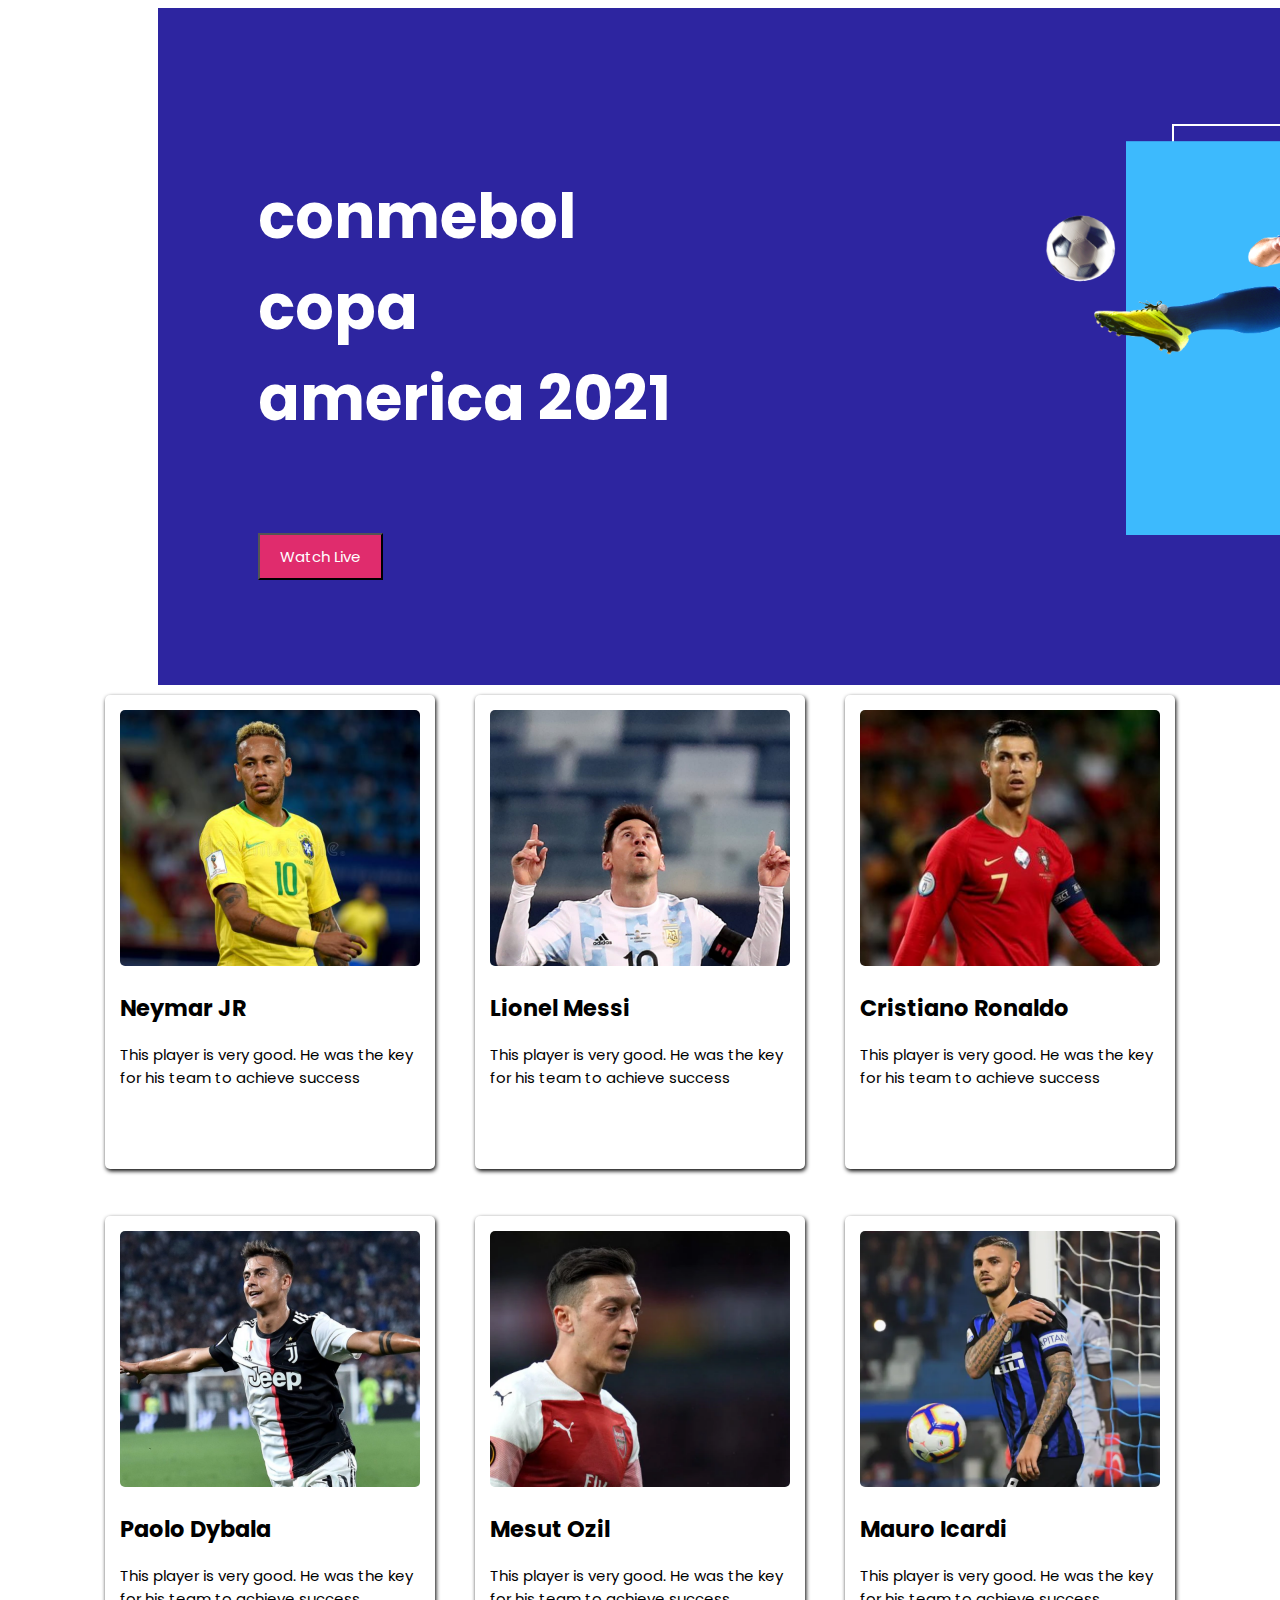
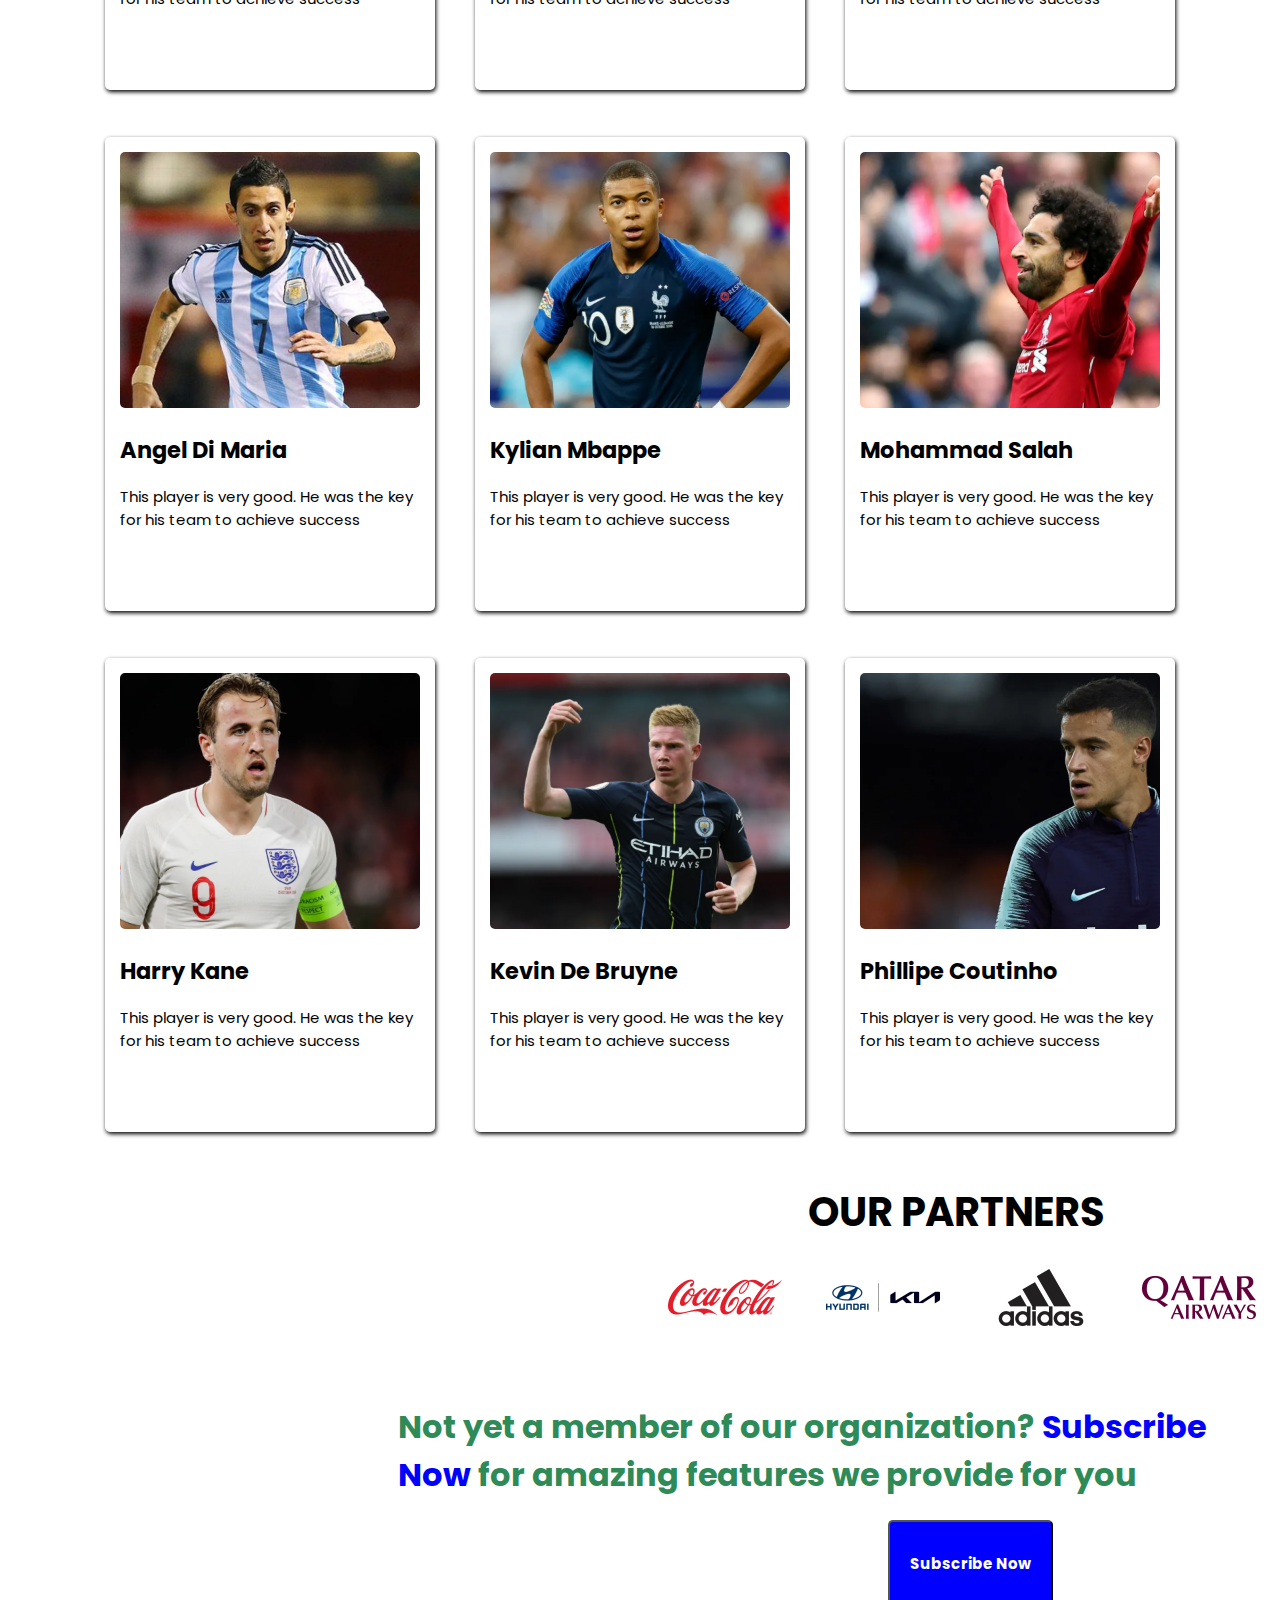
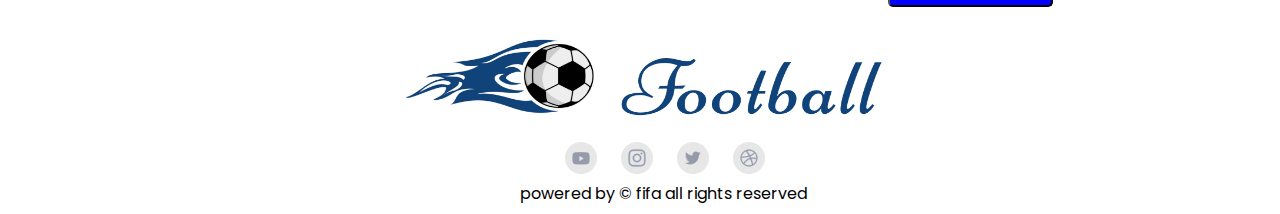
==== index.html @ 550e6ca3 "final" ====
<!DOCTYPE html>
<html lang="en">
<head>
    <meta charset="UTF-8">
    <meta http-equiv="X-UA-Compatible" content="IE=edge">
    <meta name="viewport" content="width=device-width, initial-scale=1.0">
    <link rel="stylesheet" href="style.css">
    <title>Responsive=Football</title>
</head>
<body>
    <header>
        <div class="banner">
            <div class="heading half-width">
              <h3>
                  conmebol copa america 2021
              </h3>
              <button class="btn">
                     Watch Live
              </button>
              </div>
              
           <div class="half-width">
            <img src="/images/banner.png" alt="">
           </div>
        </div>
    </header>
    <main>
        <section class="player-cards comtainer">
            <div class="card-containers">
             <div class="card">
                 <img class="img-style" src="/images/players/player-1.png" alt="">
                  <div class="card-title">
                     <h2>Neymar JR</h2>
                  </div>
                  <div class="card-desc">
                      <p>This player is very good. He was the key for his team to achieve success</p>
               </div>
               </div>
               <div class="card">
                 <img class="img-style" src="/images/players/player-2.png" alt="">
                  <div class="card-title">
                     <h2>Lionel Messi</h2>
                  </div>
                  <div class="card-desc">
                      <p>This player is very good. He was the key for his team to achieve success</p>
               </div>
               </div>
               <div class="card">
                 <img class="img-style" src="/images/players/player-3.png" alt="">
                  <div class="card-title">
                     <h2>Cristiano Ronaldo</h2>
                  </div>
                  <div class="card-desc">
                      <p>This player is very good. He was the key for his team to achieve success</p>
               </div>
               </div>
               <div class="card">
                 <img class="img-style" src="/images/players/player-4.png" alt="">
                  <div class="card-title">
                     <h2>Paolo Dybala</h2>
                  </div>
                  <div class="card-desc">
                      <p>This player is very good. He was the key for his team to achieve success</p>
               </div>
               </div>
               <div class="card">
                 <img class="img-style" src="/images/players/player-5.png" alt="">
                  <div class="card-title">
                     <h2>Mesut Ozil</h2>
                  </div>
                  <div class="card-desc">
                      <p>This player is very good. He was the key for his team to achieve success</p>
               </div>
               </div>
               <div class="card">
                 <img class="img-style" src="/images/players/player-6.png" alt="">
                  <div class="card-title">
                     <h2>Mauro Icardi</h2>
                  </div>
                  <div class="card-desc">
                      <p>This player is very good. He was the key for his team to achieve success</p>
               </div>
               </div>
               <div class="card">
                 <img class="img-style" src="/images/players/player-7.png" alt="">
                  <div class="card-title">
                     <h2>Angel Di Maria</h2>
                  </div>
                  <div class="card-desc">
                      <p>This player is very good. He was the key for his team to achieve success</p>
               </div>
               </div>
               <div class="card">
                 <img class="img-style" src="/images/players/player-8.png" alt="">
                  <div class="card-title">
                     <h2>Kylian Mbappe</h2>
                  </div>
                  <div class="card-desc">
                      <p>This player is very good. He was the key for his team to achieve success</p>
               </div>
               </div>
               <div class="card">
                 <img class="img-style" src="/images/players/player-9.png" alt="">
                  <div class="card-title">
                     <h2>Mohammad Salah</h2>
                  </div>
                  <div class="card-desc">
                      <p>This player is very good. He was the key for his team to achieve success</p>
               </div>
               </div>
               <div class="card">
                 <img class="img-style" src="/images/players/player-10.png" alt="">
                  <div class="card-title">
                     <h2>Harry Kane</h2>
                  </div>
                  <div class="card-desc">
                      <p>This player is very good. He was the key for his team to achieve success</p>
               </div>
               </div>
               <div class="card">
                 <img class="img-style" src="/images/players/player-11.png" alt="">
                  <div class="card-title">
                     <h2>Kevin De Bruyne</h2>
                  </div>
                  <div class="card-desc">
                      <p>This player is very good. He was the key for his team to achieve success</p>
               </div>
               </div>
               <div class="card">
                 <img class="img-style" src="/images/players/player-12.png" alt="">
                  <div class="card-title">
                     <h2>Phillipe Coutinho</h2>
                  </div>
                  <div class="card-desc">
                      <p>This player is very good. He was the key for his team to achieve success</p>
               </div>
               </div>
               </div>
            </div>     
        </section>
         
    </main>
    <section class="partner">
        <div class="partners">
              <h1 class="partners">OUR PARTNERS</h1>
        </div>
        <div class="partner-img">
            <img class="img" src="/images/cocacola.png" alt="">
            <img class="img" src="/images/kia.png" alt="">
            <img class="img" src="/images/adidas.png" alt="">
            <img class="img" src="/images/visa.png" alt="">
        </div>
    </section>   
    <section class="extra">
        <div class="extra">
              <h1 class="extra">Not yet a member of our organization? <span>Subscribe Now</span> for amazing features we provide for you </h1>
        </div>
        <button class="btn-1">
                <h4>Subscribe Now</h4>
        </button>
    </section>   
    <footer class="last-portion">
        <img class="logo" src="/images/Logo.png" alt="">
        <div class="img-edit">
            <img class="left" src="/images/Social Icons/Youtube.png" alt="">
            <img class="left" src="/images/Social Icons/Instagram.png" alt="">
            <img class="left" src="/images/Social Icons/Twitter.png" alt="">
            <img class="left" src="/images/Social Icons/Dribbble.png" alt="">        
        </div>
        <div class="copyright">
            powered by &copy; fifa all rights reserved
        </div>        
    </footer>
</body>
</html>
---- style.css ----
@import url('https://fonts.googleapis.com/css2?family=Poppins&display=swap');
*{
    font-family: 'Poppins', sans-serif;
}
@media only screen and(max-widtn:688px) {
    .card{
        grid-template-columns: repeat(2, 1fr);
    }
}
.header{
    display: flex;
    
}

.half-width img{
    width: 50%;
    width: 556.01px;
    height: 438px;
    padding-left: 350px;
    
}
.heading{
    font-size: 52px;
    font-weight: 700px;
    padding-left: 100px;
    color: white;
    
}
header{
    padding-left: 150px;
}
.banner{
    display: flex;
    background-color: #2D25A0;
    align-items: center;
    width: 1440px;
    height: 677px;
    
}
.card{
    width: 330px;
    height: 474px;
    padding: 15px;
    margin: 10px;
    border-radius: 5px;
    box-sizing: border-box;
    box-shadow: 1px 2px 4px black; 
    font-size: 15px;
}
main{
    display: flex;
    justify-content: center;
}
.card-containers{
    display: grid;
    grid-template-columns: repeat(3, 1fr);
    grid-column-gap: 20px;
    grid-row-gap: 27px;    
}
.last-portion{
    margin-top: 25px;
    display: flex;
    flex-direction: column;
    justify-content: center;
    align-items: center;
    padding: 0px;
}
.left{
    align-items: center;
    margin-left: 20px;
    height: 32px;
    width: 32px;
}
.btn{
    font-size: 15px;
    padding: 10px 20px;
    color: white;
    background-color: #E02C6D;
}
.btn:hover{
    color: white;
    background-color: orange;
}

.logo{
    height: 110px;
    width: 483.87px;   
}
span{
    color: blue;
}
.img-style{
    width: 100%;
    border-radius: 5px;
}
.extra{  
    color:seagreen;
    margin-top: 70px;
    padding-left: 130px;
}
.btn-1{
    margin-left: 750px;
    padding: 10px 20px;
    font-size: 15px;
    color: white;
    background-color: blue;
    border-radius: 5px;
}
.img-edit{
    margin-left: 30px;
}
.copyright{
    margin-left: 47px;
}
.partner{
    margin-top: 40px;
}
.partners{
    font-size: 40px;

}
.img{
    margin-left: 40px;
}
.partner-img{
    margin-left: 620px;
}

.partners{
    margin-left: 400px;
}
.btn-1:hover{
    color: black;
    background-color: yellow;
}
@media only screen and(max-width:688px) {
    .card-containers{
         background-color: yellowgreen;
    }
    
}
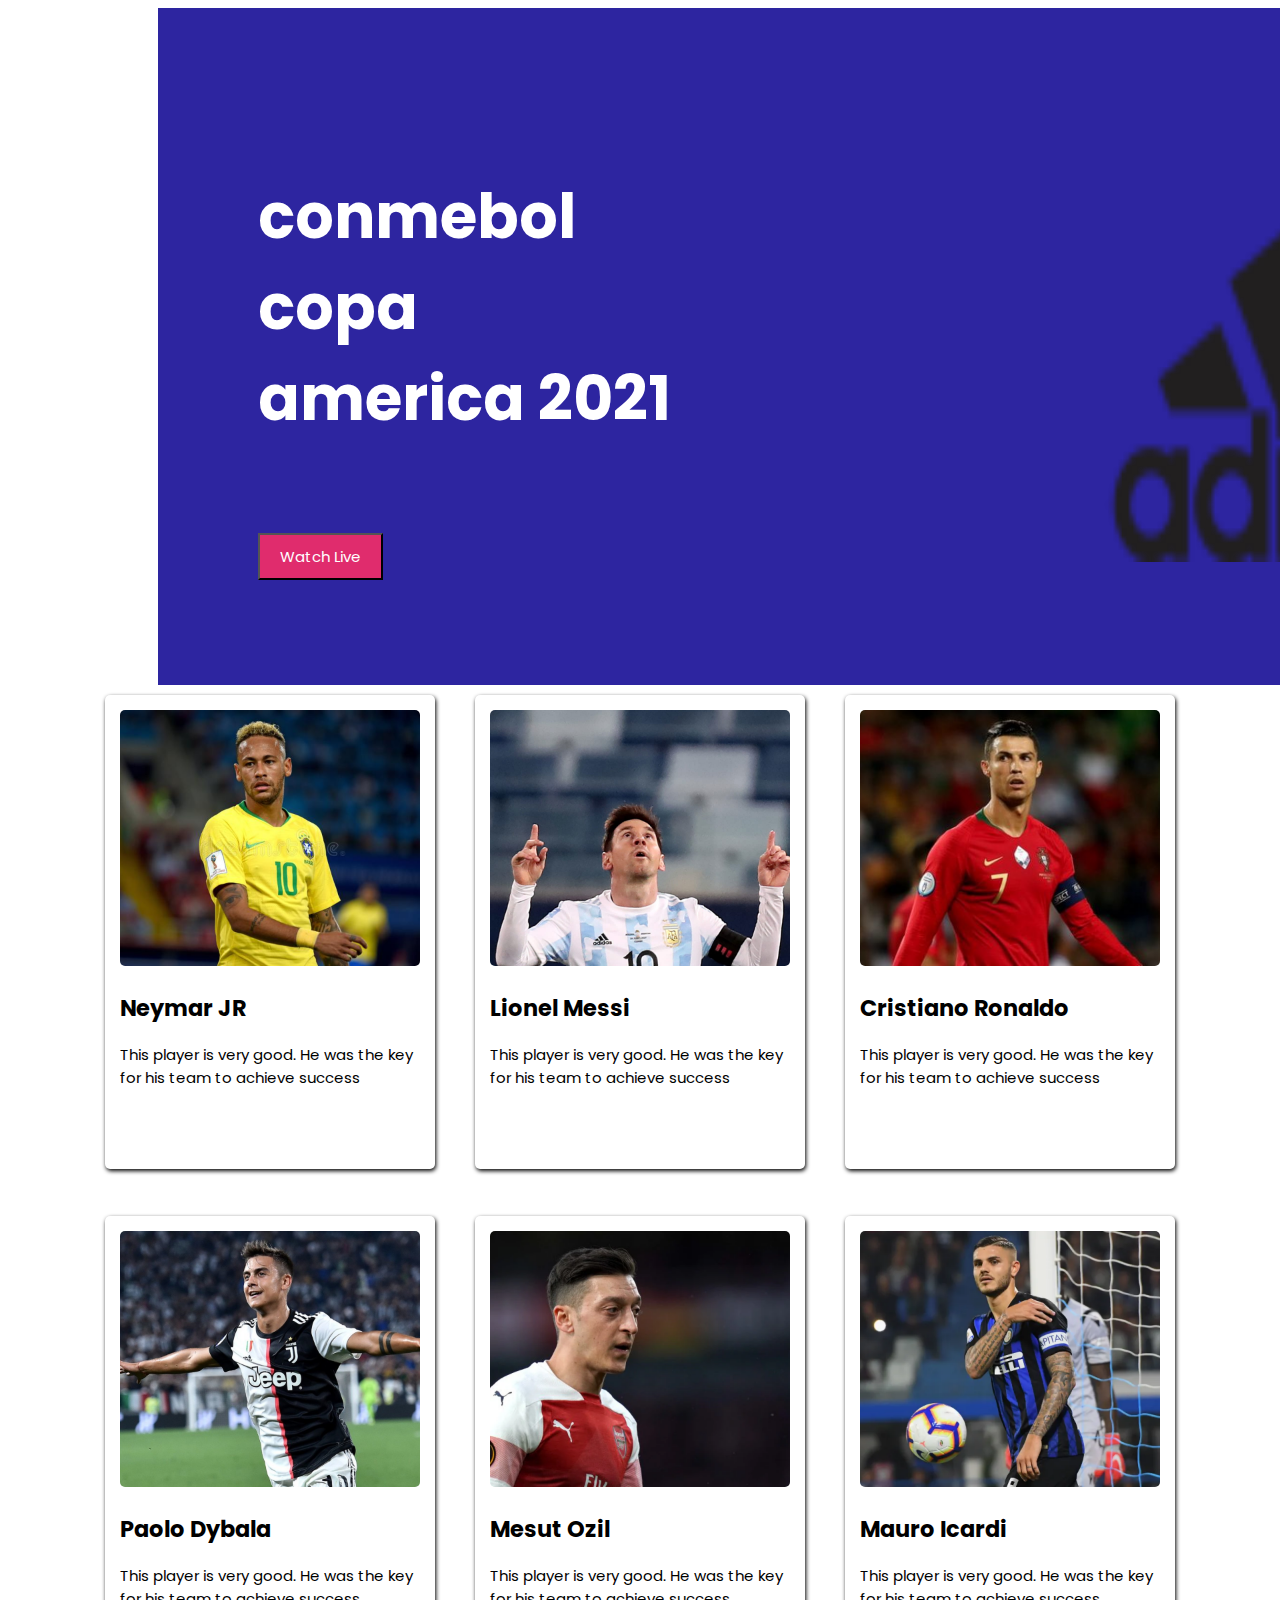
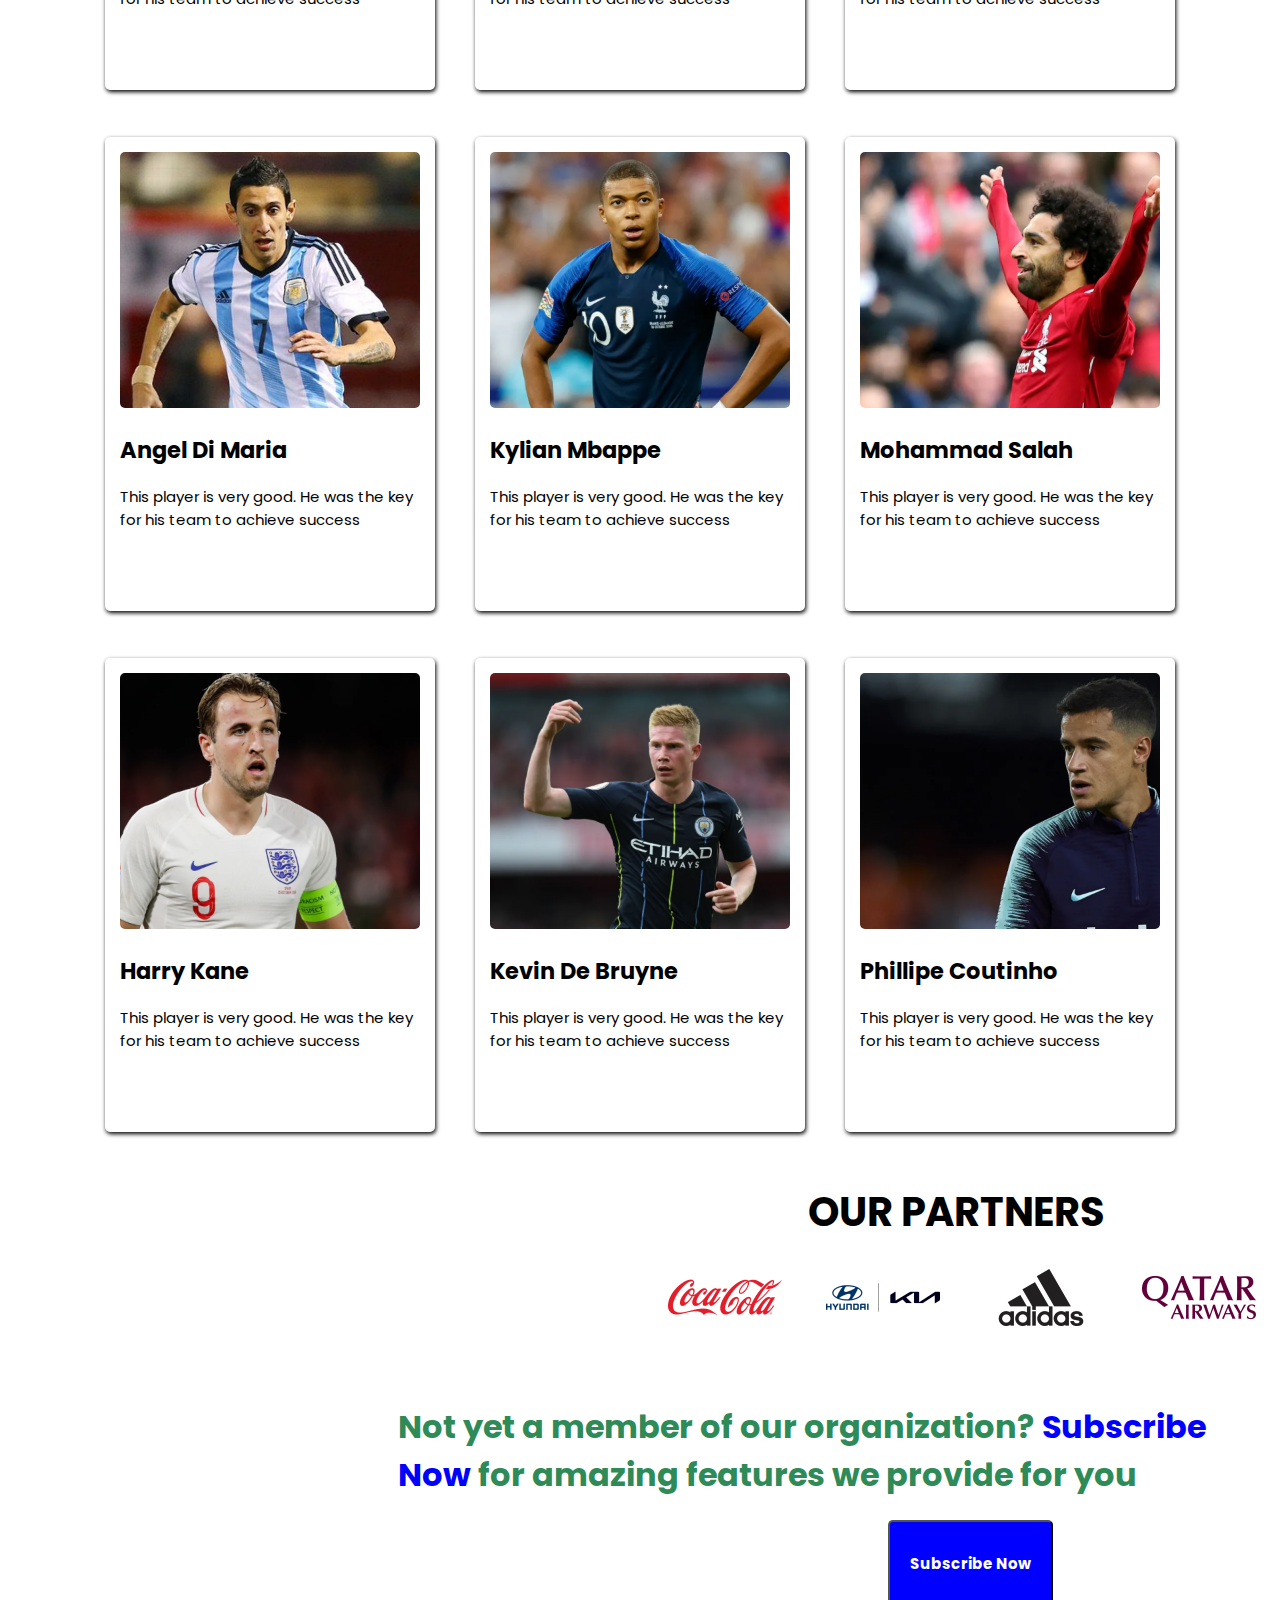
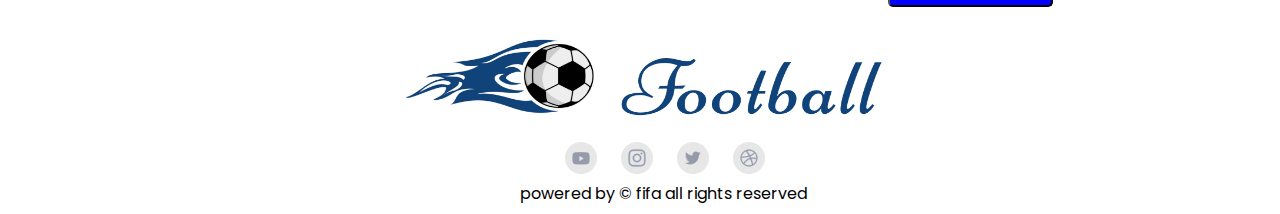
==== commit 4e64adc2: "t" ====
--- a/index.html
+++ b/index.html
@@ -20,7 +20,7 @@
               </div>
               
            <div class="half-width">
-            <img src="/images/banner.png" alt="">
+            <img src="adidas.png" alt="">
            </div>
         </div>
     </header>
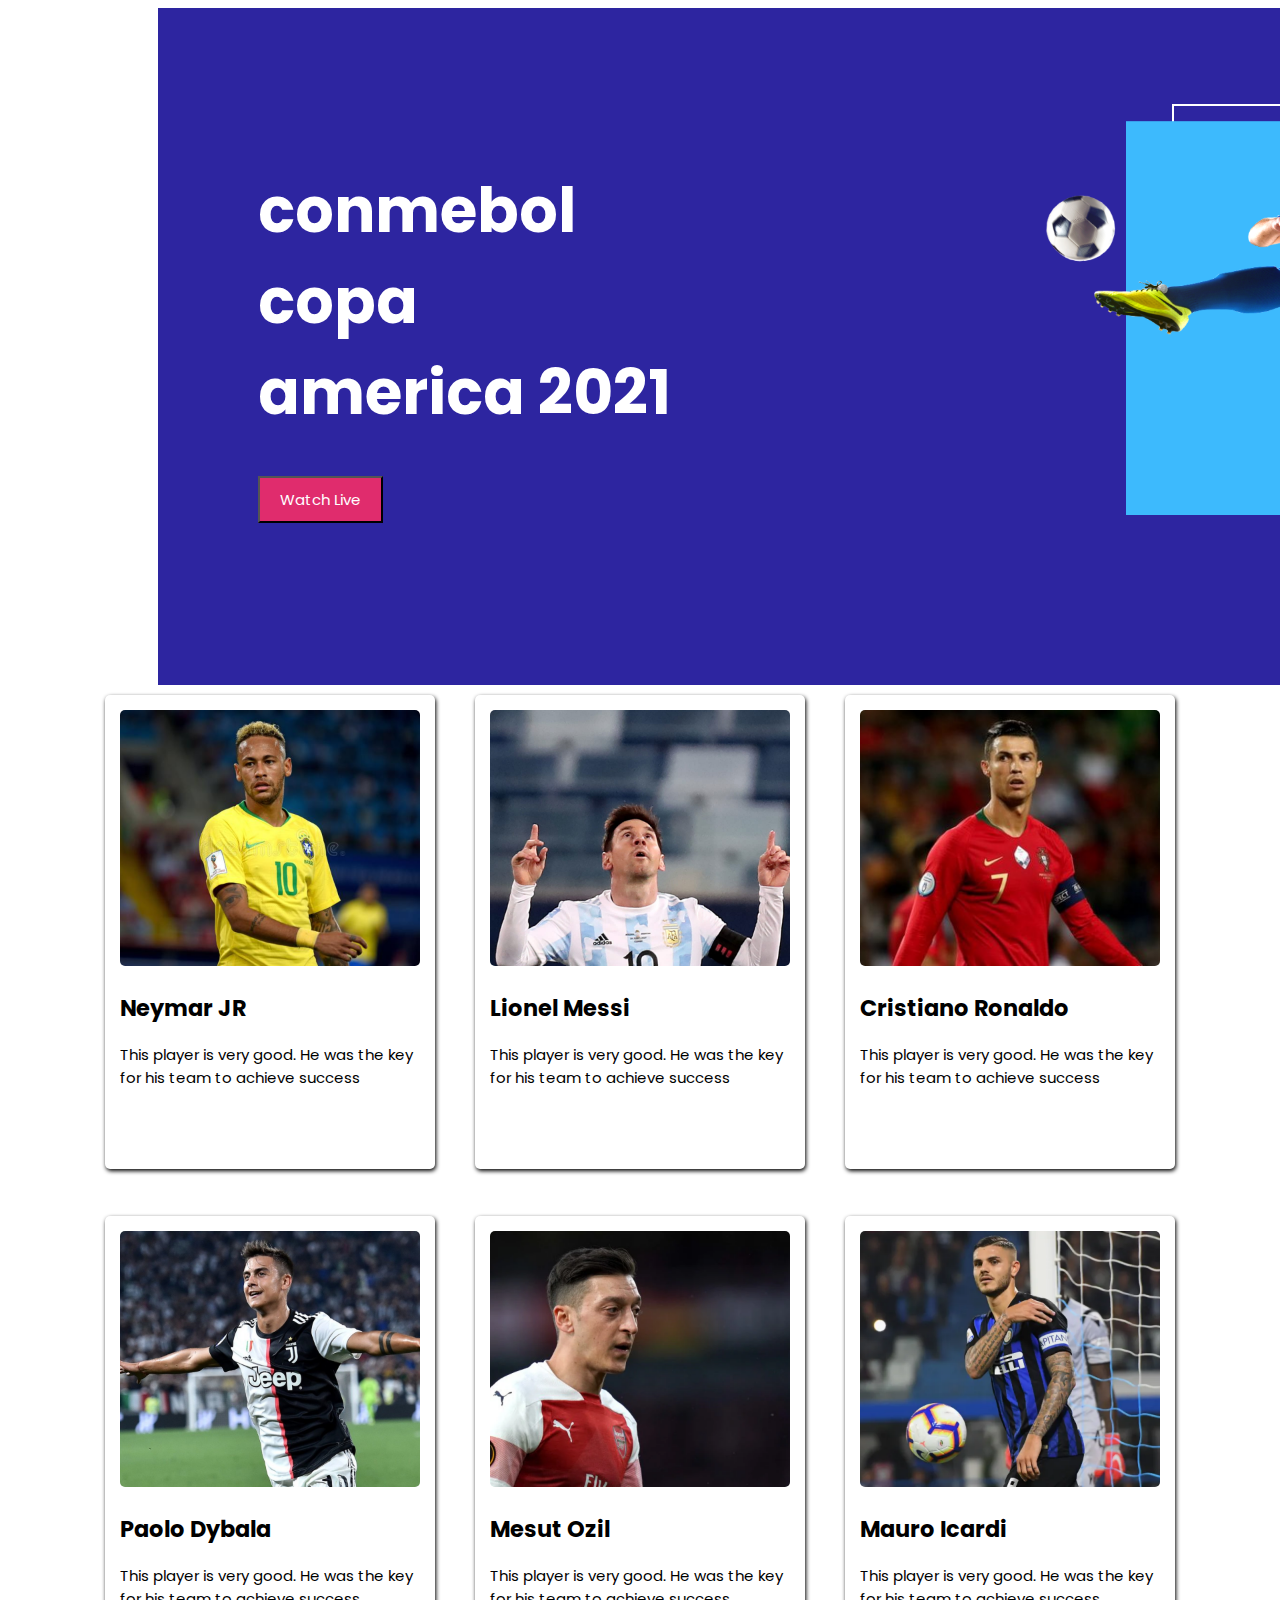
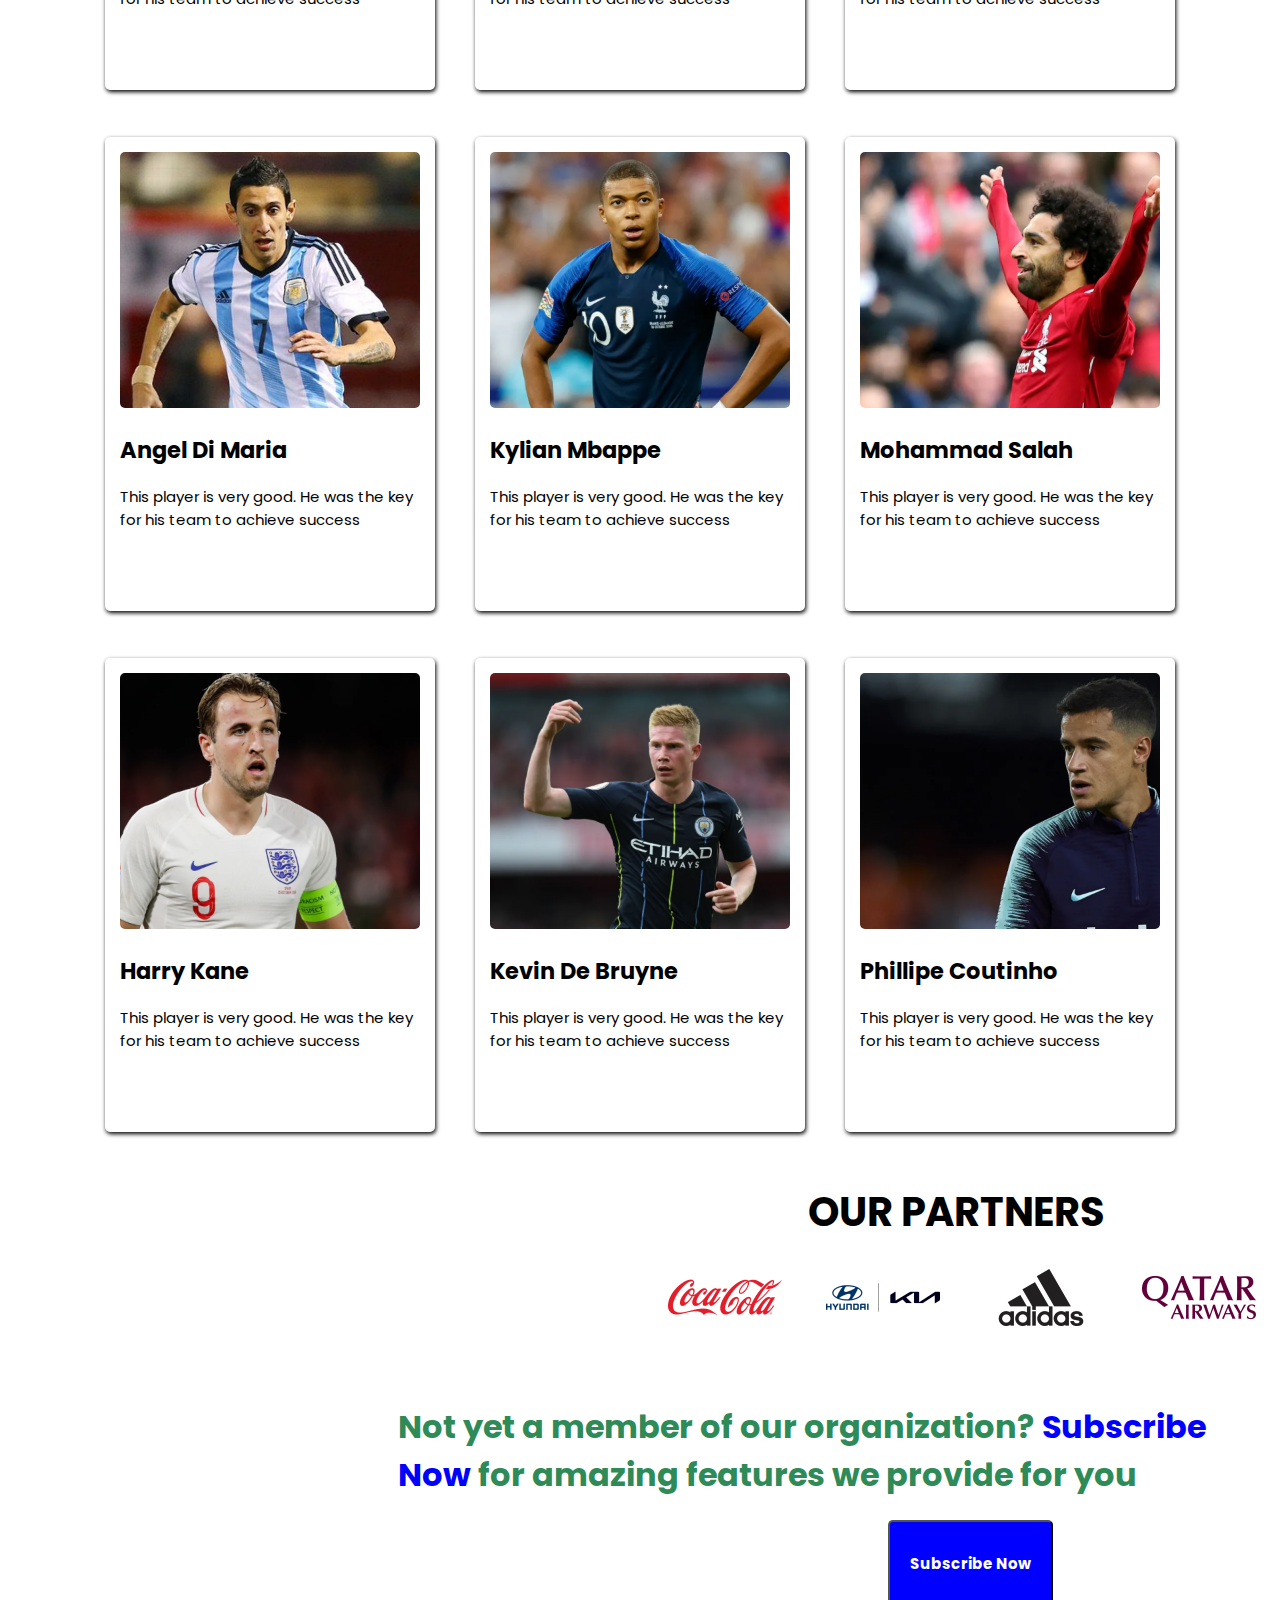
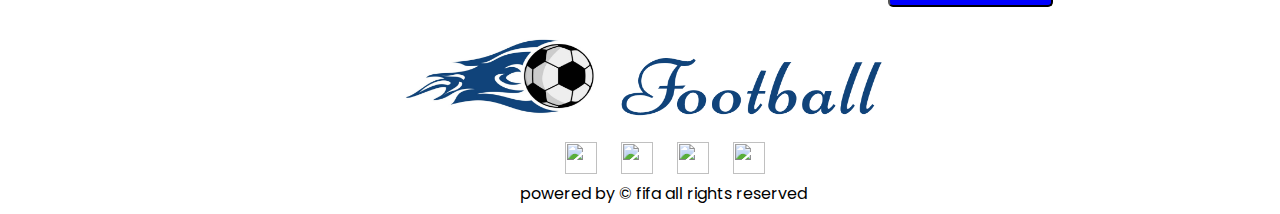
==== commit f995272b: "b" ====
--- a/index.html
+++ b/index.html
@@ -12,15 +12,14 @@
         <div class="banner">
             <div class="heading half-width">
               <h3>
-                  conmebol copa america 2021
+                  conmebol copa america 2021 <br>
+                  <button class="btn">
+                    Watch Live
+             </button>
               </h3>
-              <button class="btn">
-                     Watch Live
-              </button>
-              </div>
               
            <div class="half-width">
-            <img src="adidas.png" alt="">
+            <img src="banner.png" alt="">
            </div>
         </div>
     </header>
@@ -28,7 +27,7 @@
         <section class="player-cards comtainer">
             <div class="card-containers">
              <div class="card">
-                 <img class="img-style" src="/images/players/player-1.png" alt="">
+                 <img class="img-style" src="player-1.png" alt="">
                   <div class="card-title">
                      <h2>Neymar JR</h2>
                   </div>
@@ -37,7 +36,7 @@
                </div>
                </div>
                <div class="card">
-                 <img class="img-style" src="/images/players/player-2.png" alt="">
+                 <img class="img-style" src="player-2.png" alt="">
                   <div class="card-title">
                      <h2>Lionel Messi</h2>
                   </div>
@@ -46,7 +45,7 @@
                </div>
                </div>
                <div class="card">
-                 <img class="img-style" src="/images/players/player-3.png" alt="">
+                 <img class="img-style" src="player-3.png" alt="">
                   <div class="card-title">
                      <h2>Cristiano Ronaldo</h2>
                   </div>
@@ -55,7 +54,7 @@
                </div>
                </div>
                <div class="card">
-                 <img class="img-style" src="/images/players/player-4.png" alt="">
+                 <img class="img-style" src="player-4.png" alt="">
                   <div class="card-title">
                      <h2>Paolo Dybala</h2>
                   </div>
@@ -64,7 +63,7 @@
                </div>
                </div>
                <div class="card">
-                 <img class="img-style" src="/images/players/player-5.png" alt="">
+                 <img class="img-style" src="player-5.png" alt="">
                   <div class="card-title">
                      <h2>Mesut Ozil</h2>
                   </div>
@@ -82,7 +81,7 @@
                </div>
                </div>
                <div class="card">
-                 <img class="img-style" src="/images/players/player-7.png" alt="">
+                 <img class="img-style" src="player-7.png" alt="">
                   <div class="card-title">
                      <h2>Angel Di Maria</h2>
                   </div>
@@ -91,7 +90,7 @@
                </div>
                </div>
                <div class="card">
-                 <img class="img-style" src="/images/players/player-8.png" alt="">
+                 <img class="img-style" src="player-8.png" alt="">
                   <div class="card-title">
                      <h2>Kylian Mbappe</h2>
                   </div>
@@ -118,7 +117,7 @@
                </div>
                </div>
                <div class="card">
-                 <img class="img-style" src="/images/players/player-11.png" alt="">
+                 <img class="img-style" src="player-11.png" alt="">
                   <div class="card-title">
                      <h2>Kevin De Bruyne</h2>
                   </div>
@@ -127,7 +126,7 @@
                </div>
                </div>
                <div class="card">
-                 <img class="img-style" src="/images/players/player-12.png" alt="">
+                 <img class="img-style" src="player-12.png" alt="">
                   <div class="card-title">
                      <h2>Phillipe Coutinho</h2>
                   </div>
@@ -145,10 +144,10 @@
               <h1 class="partners">OUR PARTNERS</h1>
         </div>
         <div class="partner-img">
-            <img class="img" src="/images/cocacola.png" alt="">
-            <img class="img" src="/images/kia.png" alt="">
-            <img class="img" src="/images/adidas.png" alt="">
-            <img class="img" src="/images/visa.png" alt="">
+            <img class="img" src="cocacola.png" alt="">
+            <img class="img" src="kia.png" alt="">
+            <img class="img" src="adidas.png" alt="">
+            <img class="img" src="visa.png" alt="">
         </div>
     </section>   
     <section class="extra">
@@ -162,10 +161,10 @@
     <footer class="last-portion">
         <img class="logo" src="/images/Logo.png" alt="">
         <div class="img-edit">
-            <img class="left" src="/images/Social Icons/Youtube.png" alt="">
-            <img class="left" src="/images/Social Icons/Instagram.png" alt="">
-            <img class="left" src="/images/Social Icons/Twitter.png" alt="">
-            <img class="left" src="/images/Social Icons/Dribbble.png" alt="">        
+            <img class="left" src="Social Icons/Youtube.png" alt="">
+            <img class="left" src="Social Icons/Instagram.png" alt="">
+            <img class="left" src="Social Icons/Twitter.png" alt="">
+            <img class="left" src="Social Icons/Dribbble.png" alt="">        
         </div>
         <div class="copyright">
             powered by &copy; fifa all rights reserved
--- a/style.css
+++ b/style.css
@@ -10,6 +10,9 @@
 .header{
     display: flex;
     
+}
+.half-width{
+    display: flex;
 }
 
 .half-width img{
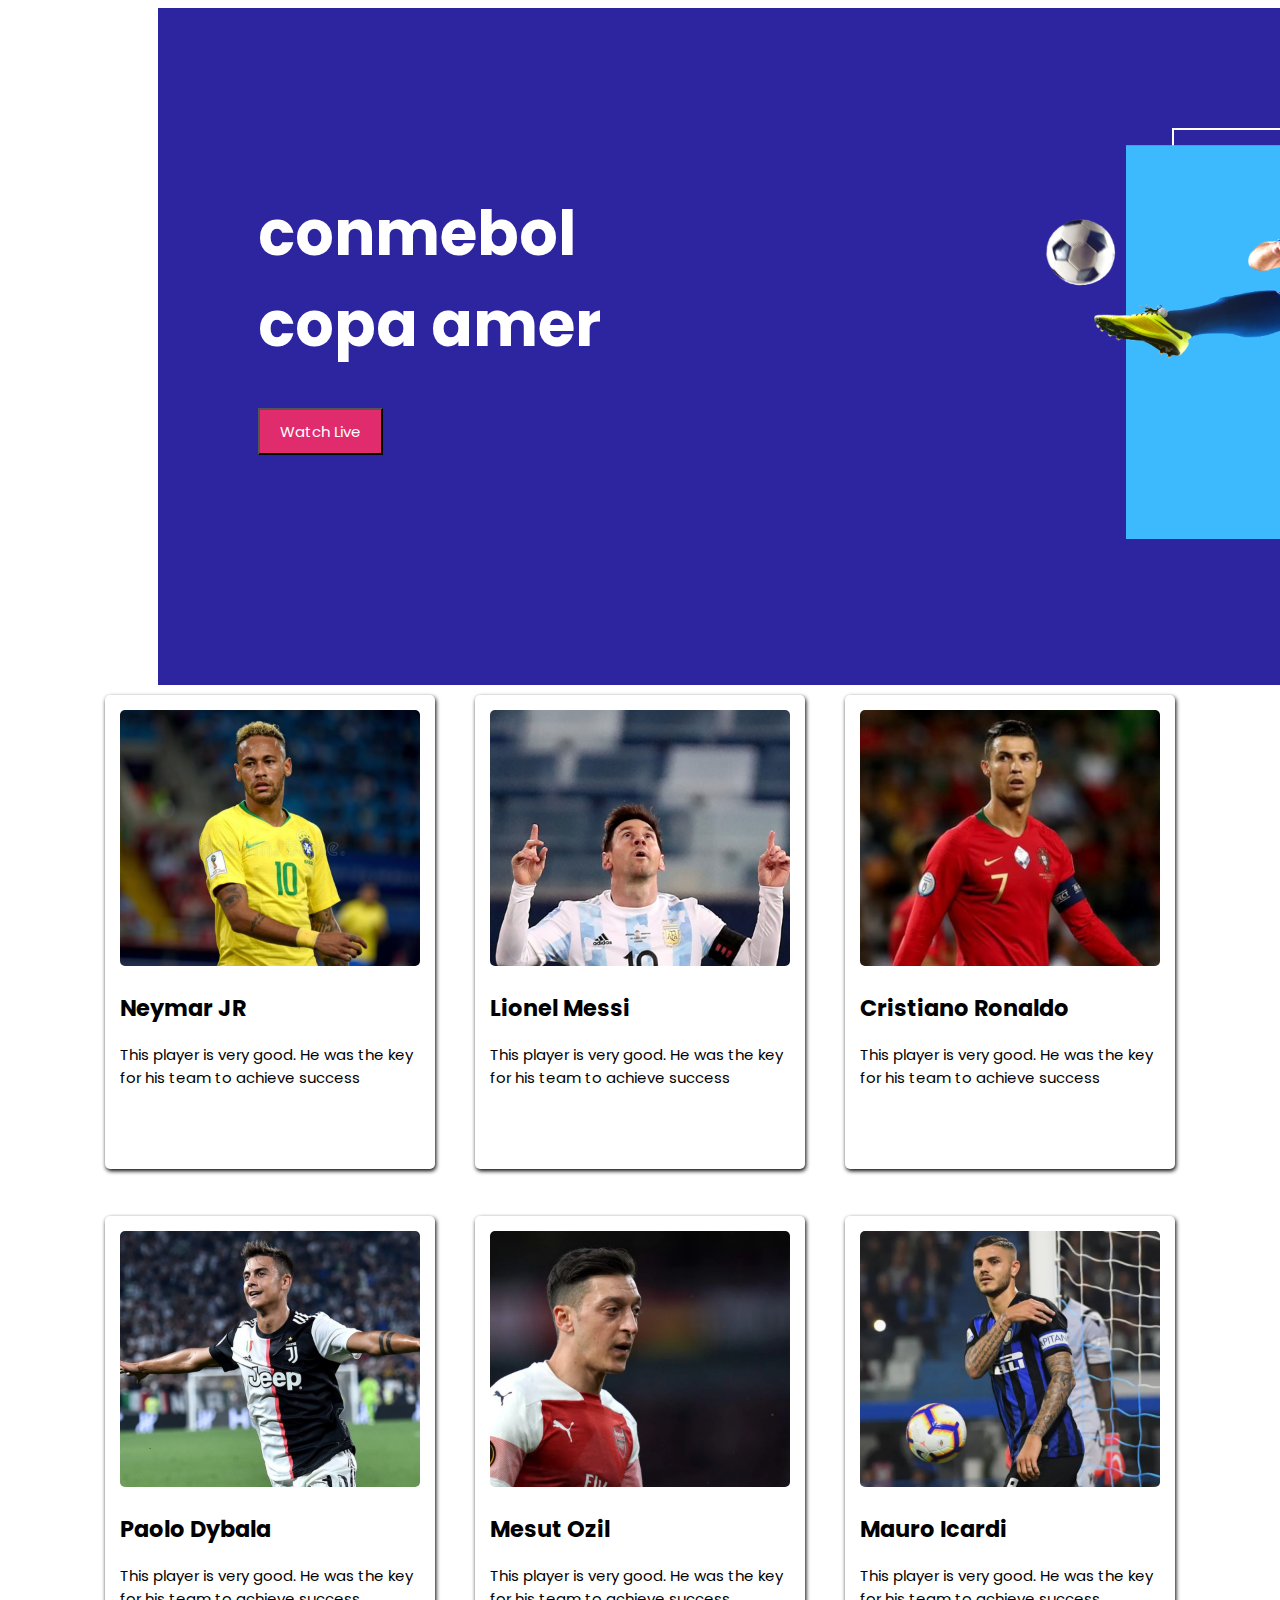
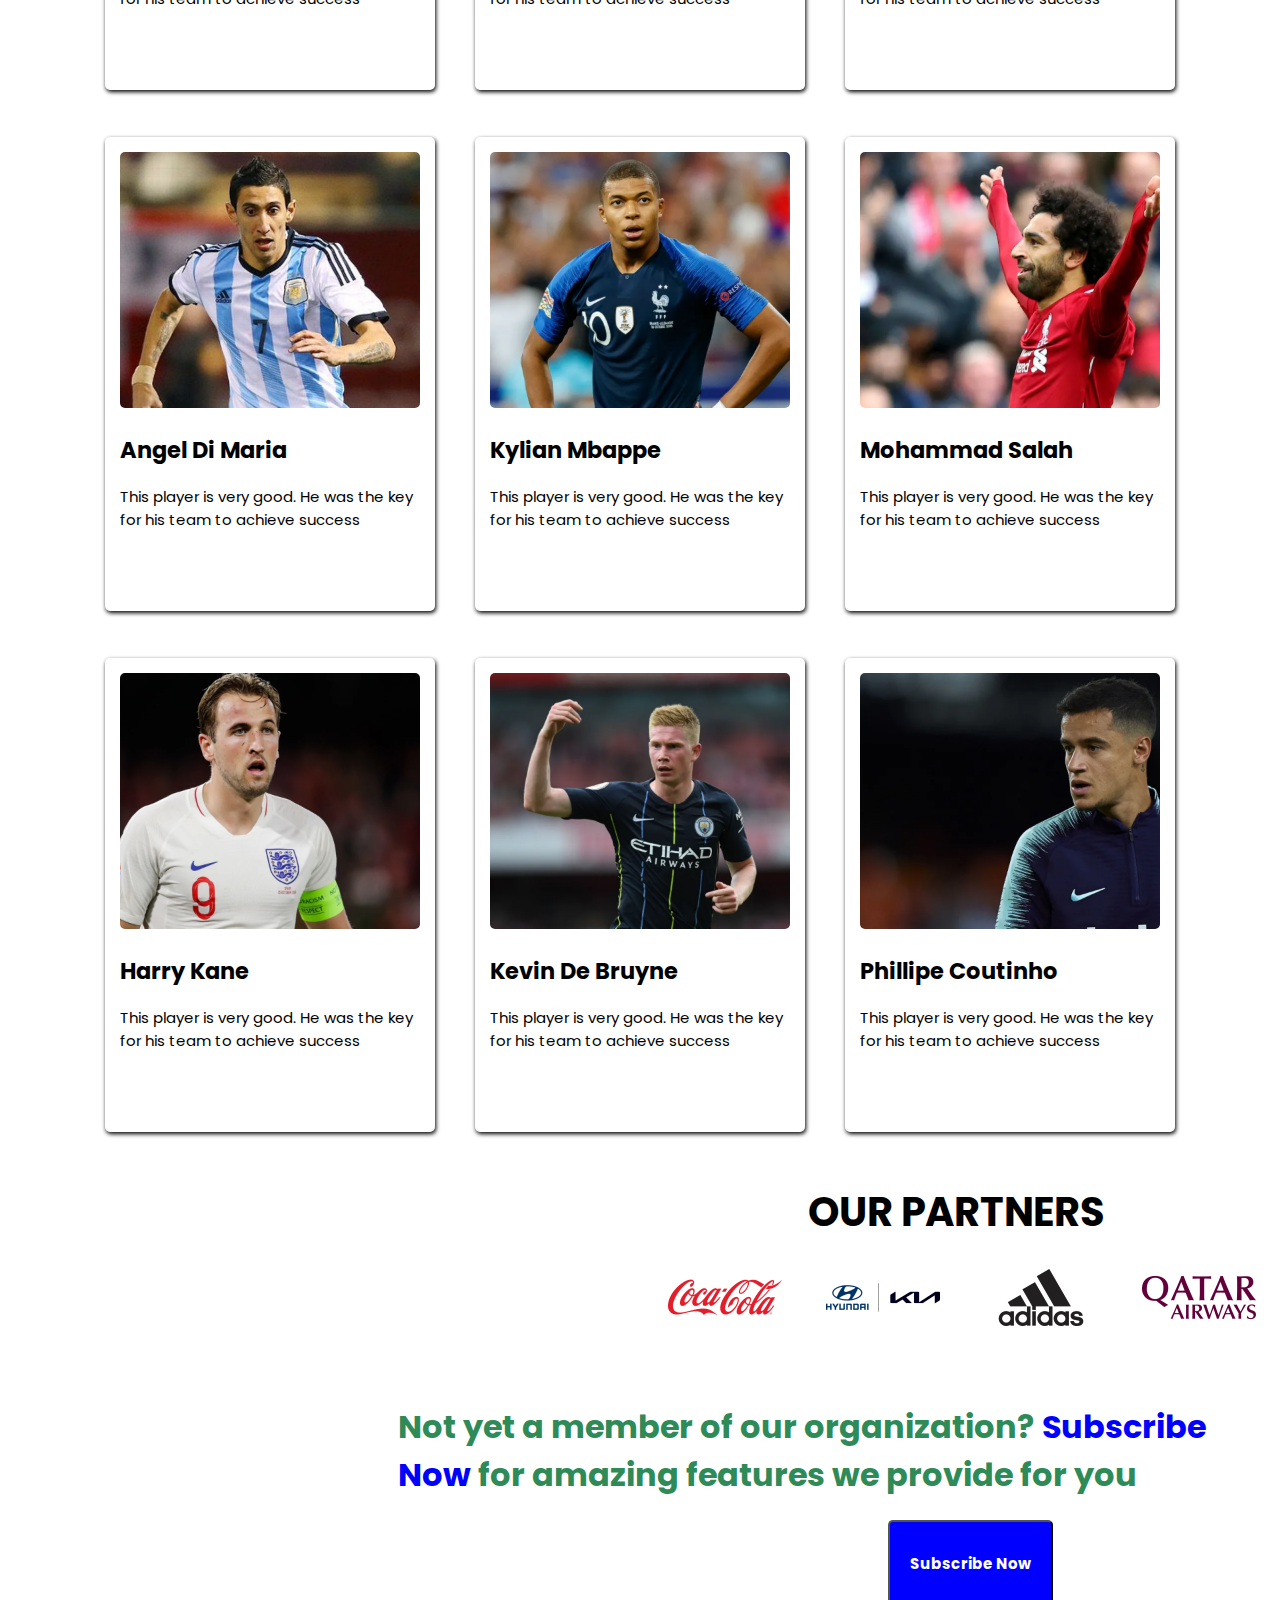
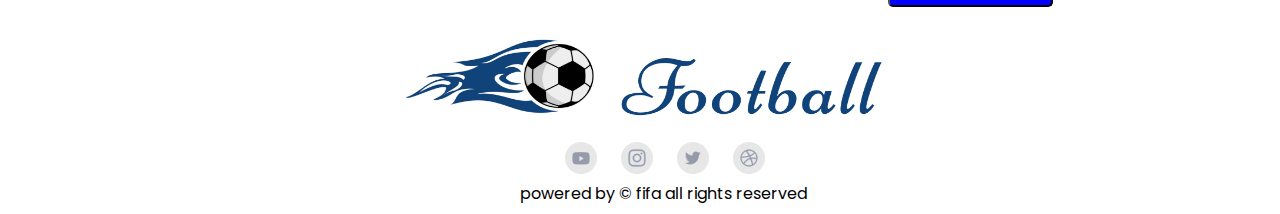
==== commit b3e7dcc9: "bb" ====
--- a/index.html
+++ b/index.html
@@ -12,7 +12,7 @@
         <div class="banner">
             <div class="heading half-width">
               <h3>
-                  conmebol copa america 2021 <br>
+                  conmebol copa amer
                   <button class="btn">
                     Watch Live
              </button>
@@ -159,12 +159,12 @@
         </button>
     </section>   
     <footer class="last-portion">
-        <img class="logo" src="/images/Logo.png" alt="">
+        <img class="logo" src="Logo.png" alt="">
         <div class="img-edit">
-            <img class="left" src="Social Icons/Youtube.png" alt="">
-            <img class="left" src="Social Icons/Instagram.png" alt="">
-            <img class="left" src="Social Icons/Twitter.png" alt="">
-            <img class="left" src="Social Icons/Dribbble.png" alt="">        
+            <img class="left" src="Youtube.png" alt="">
+            <img class="left" src="Instagram.png" alt="">
+            <img class="left" src="Twitter.png" alt="">
+            <img class="left" src="Dribbble.png" alt="">        
         </div>
         <div class="copyright">
             powered by &copy; fifa all rights reserved
